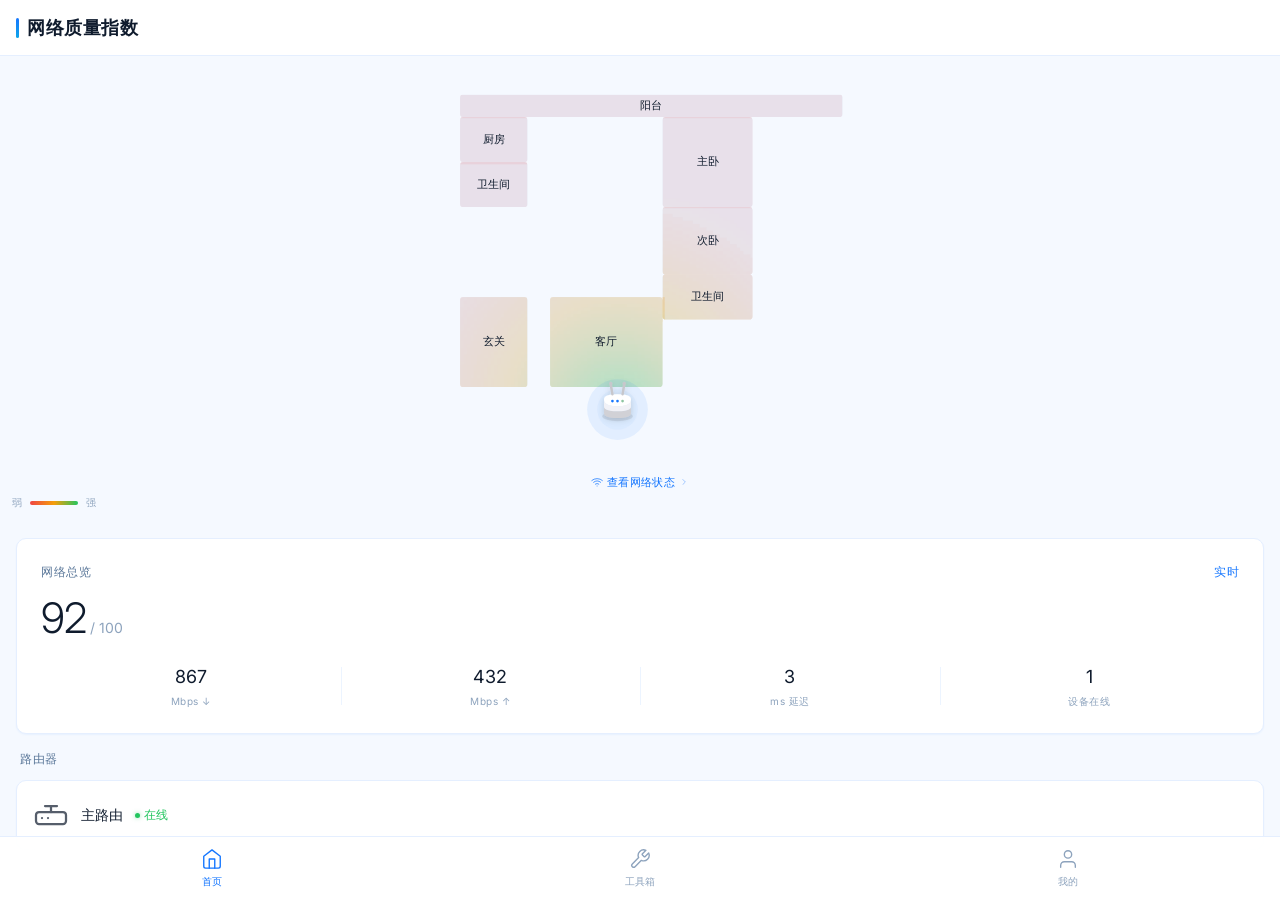
==== index.html @ 804c7f41 "feat: optimize 3D wall rendering and home page scroll interaction" ====
<!DOCTYPE html>
<html lang="zh-CN">
<head>
<meta charset="UTF-8">
<meta name="viewport" content="width=device-width, initial-scale=1.0, user-scalable=no, viewport-fit=cover">
<title>网络质量指数</title>
<style>
  @import url('https://fonts.googleapis.com/css2?family=Inter:wght@300;400;500;600&display=swap');
  @import url('shadcn-tokens.css');

  /* Page-specific overrides */
  :root {
    --accent-blue: #0EA5E9;
    --accent-cyan: var(--brand);
    --accent-green: var(--success);
    --accent-orange: var(--warning);
    --accent-red: var(--danger);
    --glow-blue: rgba(14,165,233,0.25);
    --glow-cyan: rgba(22,119,255,0.2);
  }

  body {
    overflow: hidden;
    height: 100vh;
    height: 100dvh;
    width: 100vw;
    position: relative;
  }

  .icon-svg { display:block; }

  /* 顶部导航 */
  /* 主滚动容器 */
  .main-scroll {
    position: fixed;
    inset: 0;
    z-index: 0;
    overflow-y: auto;
    overflow-x: hidden;
    -webkit-overflow-scrolling: touch;
    padding-bottom: var(--tab-height);
    scroll-behavior: smooth;
  }

  .main-scroll::-webkit-scrollbar { display:none; }

  /* 户型图区域 - 固定在背景 */
  .floorplan-section {
    position: fixed;
    top: calc(var(--nav-height) + var(--space-4));
    left: 0;
    right: 0;
    height: 50vh;
    background: transparent;
    overflow: hidden;
    z-index: 3;
    pointer-events: none;
    transition: opacity 0.1s ease-out;
  }

  .floorplan-canvas {
    position: relative;
    width: 100%;
    height: 100%;
  }

  .floorplan-svg {
    width: 100%;
    height: 100%;
    display: block;
  }

  /* 信号热力图图例 - 左下角 */
  .signal-legend {
    position: absolute;
    bottom: var(--space-3);
    left: var(--space-3);
    z-index: 10;
    display: flex;
    align-items: center;
    gap: var(--space-2);
    font-size: 10px;
    color: var(--text-tertiary);
  }

  .legend-bar {
    width: 48px;
    height: 4px;
    border-radius: var(--radius-full);
    background: linear-gradient(90deg, var(--heatmap-weak), var(--heatmap-medium), var(--heatmap-strong));
  }

  .legend-label {
    display: flex;
    align-items: center;
    gap: 3px;
  }

  .wall-line {
    stroke: var(--floorplan-line);
    stroke-width: 1.5;
    fill: none;
    filter: url(#wallGlow);
  }

  .wall-outer {
    stroke: rgba(160,158,154,0.35);
    stroke-width: 2;
    fill: none;
    filter: url(#wallGlow);
  }

  .door-arc {
    stroke: rgba(160,158,154,0.2);
    stroke-width: 1;
    fill: none;
    stroke-dasharray: 3 3;
  }

  .window-line {
    stroke: rgba(22,119,255,0.2);
    stroke-width: 2;
    fill: none;
    stroke-dasharray: 6 4;
  }

  .room-label {
    font-family: 'Inter', sans-serif;
    font-size: 10px;
    font-weight: 400;
    fill: rgba(142,142,147,0.4);
    text-anchor: middle;
    letter-spacing: 1px;
  }

  /* 设备节点 */
  .device-node {
    position: absolute;
    z-index: 10;
    cursor: pointer;
    transition: transform 0.3s cubic-bezier(0.34,1.56,0.64,1);
  }

  .device-node:active { transform: scale(0.92); }

  .device-node .node-core {
    width: var(--btn-height); height: var(--btn-height);
    border-radius: var(--radius);
    background: var(--card);
    border: var(--border);
    display: flex;
    align-items: center;
    justify-content: center;
    position: relative;
    box-shadow: var(--shadow);
    transition: all 0.2s ease;
  }

  .device-node:hover .node-core,
  .device-node.active .node-core {
    border-color: var(--brand-border);
    box-shadow: var(--shadow-hover), 0 0 12px var(--glow-cyan);
  }

  .device-node .node-icon {
    width: var(--icon-sm); height: var(--icon-sm);
    opacity: 0.7;
  }

  .device-node .node-ring {
    position: absolute;
    inset: -4px;
    border-radius: 50%;
    border: 1px solid transparent;
    transition: border-color 0.3s;
  }

  .device-node.active .node-ring {
    border-color: rgba(22,119,255,0.3);
    animation: ring-expand 2s ease-out infinite;
  }

  @keyframes ring-expand {
    0% { inset:-4px; opacity:1; }
    100% { inset:-16px; opacity:0; }
  }

  .device-node .node-label {
    position: absolute;
    top: calc(100% + 6px);
    left: 50%;
    transform: translateX(-50%);
    font-size: 9px;
    font-weight: 400;
    color: var(--text-tertiary);
    white-space: nowrap;
    letter-spacing: 0.3px;
    pointer-events: none;
  }

  .signal-indicator {
    position: absolute;
    top: -2px; right: -2px;
    width: 8px; height: 8px;
    border-radius: 50%;
    border: 1.5px solid var(--bg);
  }

  .signal-good { background: var(--success); box-shadow: 0 0 4px var(--success-muted); }
  .signal-medium { background: var(--warning); box-shadow: 0 0 4px var(--warning-muted); }
  .signal-weak { background: var(--danger); box-shadow: 0 0 4px var(--danger-muted); }

  .traveling-dot {
    fill: var(--accent-cyan);
    filter: url(#dotGlow);
  }

  /* 查看网络状态入口 - 独立固定定位 */
  .view-status-entry {
    position: absolute;
    bottom: 32px;
    left: 50%;
    transform: translateX(-50%);
    z-index: 4;
    pointer-events: auto;
    display: flex;
    align-items: center;
    gap: var(--space-1);
    cursor: pointer;
    transition: all 0.2s ease;
    text-decoration: none;
  }

  .view-status-entry:hover { background: rgba(255,255,255,0.7); }
  .view-status-entry:active { transform: translateX(-50%) scale(0.97); }

  .view-status-entry .entry-icon {
    width: 12px; height: 12px;
    color: var(--accent-cyan);
  }

  .view-status-entry .entry-text {
    font-size: 11px;
    font-weight: 500;
    color: var(--accent-cyan);
    letter-spacing: 0.3px;
  }

  .view-status-entry .entry-arrow {
    width: 10px; height: 10px;
    color: var(--accent-cyan);
    opacity: 0.6;
  }

  /* 下方内容区 - 覆盖在户型图上方 */
  .content-section {
    position: relative;
    z-index: 2;
    padding: 0 var(--space-4);
    margin-top: calc(50vh + var(--nav-height) + var(--space-4));
    background: var(--bg);
    border-radius: var(--radius-lg) var(--radius-lg) 0 0;
    padding-top: var(--space-4);
  }

  /* 网络总览卡片 */
  .overview-card {
    background: var(--card);
    border: var(--border);
    border-radius: var(--radius);
    box-shadow: var(--shadow);
    padding: var(--card-padding);
    margin-bottom: var(--card-gap);
  }

  .overview-header {
    display: flex;
    align-items: center;
    justify-content: space-between;
    margin-bottom: var(--space-4);
  }

  .overview-header .label {
    font-size: var(--text-xs);
    font-weight: 400;
    color: var(--text-secondary);
    letter-spacing: 0.5px;
  }

  .overview-score {
    display: flex;
    align-items: baseline;
    gap: var(--space-1);
    margin-bottom: var(--space-6);
  }

  .overview-score .number {
    font-size: 42px;
    font-weight: 300;
    color: var(--text-primary);
    line-height: 1;
    letter-spacing: -1px;
  }

  .overview-score .unit {
    font-size: var(--text-sm);
    font-weight: 400;
    color: var(--text-tertiary);
  }

  .overview-metrics {
    display: flex;
  }

  .metric-item {
    flex: 1;
    text-align: center;
    position: relative;
  }

  .metric-item + .metric-item::before {
    content: '';
    position: absolute;
    left: 0; top: 4px; bottom: 4px;
    width: 1px;
    background: rgba(22,119,255,0.08);
  }

  .metric-value {
    font-size: 18px;
    font-weight: 400;
    color: var(--text-primary);
    margin-bottom: 4px;
  }

  .metric-label {
    font-size: 10px;
    font-weight: 400;
    color: var(--text-tertiary);
    letter-spacing: 0.5px;
  }

  /* 设备列表 */
  .devices-section {
    margin-bottom: var(--space-6);
  }

  .section-header {
    display: flex;
    align-items: center;
    justify-content: space-between;
    margin-bottom: var(--space-3);
    padding: 0 var(--space-1);
  }

  .section-title {
    font-size: 12px;
    font-weight: 500;
    color: var(--text-secondary);
    letter-spacing: 0.5px;
  }

  .section-action {
    font-size: 11px;
    font-weight: 400;
    color: var(--accent-cyan);
    cursor: pointer;
  }

  .device-list {
    display: flex;
    gap: var(--space-4);
  }

  .device-card {
    flex: 1;
    background: var(--card);
    border: var(--border);
    border-radius: var(--radius);
    padding: var(--space-4);
    cursor: pointer;
    transition: all 0.2s ease;
    box-shadow: var(--shadow);
    display: flex;
    align-items: center;
    gap: var(--space-3);
  }

  .device-card:hover { box-shadow: var(--shadow-hover); }
  .device-card:active { transform: scale(0.97); }

  .device-card .card-icon {
    width: 36px; height: 36px;
    flex-shrink: 0;
    opacity: 0.7;
  }

  .device-card .card-name {
    font-size: 14px;
    font-weight: 500;
    color: var(--text-primary);
    margin-bottom: 2px;
  }

  .device-card .card-status {
    font-size: 12px;
    font-weight: 400;
    display: flex;
    align-items: center;
    gap: 4px;
  }

  .card-status .status-dot {
    width: 5px; height: 5px;
    border-radius: 50%;
  }

  .status-online { color: var(--success); }
  .status-online .status-dot { background: var(--success); box-shadow: 0 0 4px rgba(34,197,94,0.5); }
  .status-warning { color: var(--warning); }
  .status-warning .status-dot { background: var(--warning); box-shadow: 0 0 4px rgba(245,158,11,0.5); }

  /* 快捷控制轮盘 */
  .control-wheel-overlay {
    position: fixed;
    inset: 0;
    z-index: 200;
    background: var(--overlay);
    backdrop-filter: blur(var(--overlay-blur));
    -webkit-backdrop-filter: blur(var(--overlay-blur));
    display: flex;
    align-items: center;
    justify-content: center;
    opacity: 0;
    pointer-events: none;
    transition: opacity 0.2s ease;
  }

  .control-wheel-overlay.visible {
    opacity: 1;
    pointer-events: auto;
  }

  .control-wheel {
    position: relative;
    width: 200px; height: 200px;
    transform: scale(0.7);
    opacity: 0;
    transition: all 0.4s cubic-bezier(0.34,1.56,0.64,1);
  }

  .control-wheel-overlay.visible .control-wheel {
    transform: scale(1);
    opacity: 1;
  }

  .wheel-center {
    position: absolute;
    top: 50%; left: 50%;
    transform: translate(-50%,-50%);
    width: 64px; height: 64px;
    border-radius: var(--radius-full);
    background: var(--card);
    border: var(--border);
    box-shadow: var(--shadow);
    display: flex;
    align-items: center;
    justify-content: center;
    z-index: 2;
  }

  .wheel-center .center-icon {
    width: 24px; height: 24px;
    opacity: 0.7;
  }

  .wheel-item {
    position: absolute;
    width: 48px; height: 48px;
    border-radius: var(--radius-full);
    background: var(--card);
    border: var(--border);
    box-shadow: var(--shadow);
    display: flex;
    align-items: center;
    justify-content: center;
    cursor: pointer;
    transition: all 0.2s ease;
    z-index: 1;
  }

  .wheel-item:active { transform: scale(0.9); }

  .wheel-item .wheel-icon {
    width: 18px; height: 18px;
    opacity: 0.6;
  }

  .wheel-item:nth-child(2) { top:0; left:50%; transform:translateX(-50%); }
  .wheel-item:nth-child(3) { top:25%; right:0; }
  .wheel-item:nth-child(4) { bottom:25%; right:0; }
  .wheel-item:nth-child(5) { bottom:0; left:50%; transform:translateX(-50%); }
  .wheel-item:nth-child(6) { bottom:25%; left:0; }
  .wheel-item:nth-child(7) { top:25%; left:0; }

  /* 设备详情卡片 */
  .detail-card-overlay {
    position: fixed;
    inset: 0;
    z-index: 150;
    background: var(--overlay);
    backdrop-filter: blur(var(--overlay-blur));
    -webkit-backdrop-filter: blur(var(--overlay-blur));
    display: flex;
    align-items: flex-end;
    justify-content: center;
    opacity: 0;
    pointer-events: none;
    transition: opacity 0.2s ease;
  }

  .detail-card-overlay.visible {
    opacity: 1;
    pointer-events: auto;
  }

  .detail-card {
    width: 100%;
    max-width: 400px;
    background: var(--card);
    border: var(--border);
    border-radius: var(--radius-lg) var(--radius-lg) 0 0;
    box-shadow: var(--shadow-hover);
    padding: var(--card-padding) var(--card-padding) calc(env(safe-area-inset-bottom, 20px) + var(--card-padding));
    transform: translateY(100%);
    transition: transform 0.3s ease;
  }

  .detail-card-overlay.visible .detail-card {
    transform: translateY(0);
  }

  .detail-card .detail-handle {
    width: 36px; height: 4px;
    background: var(--text-muted);
    border-radius: var(--radius-full);
    margin: 0 auto var(--space-4);
  }

  .detail-header {
    display: flex;
    align-items: center;
    gap: var(--space-4);
    margin-bottom: var(--space-6);
  }

  .detail-icon-wrap {
    width: 48px; height: 48px;
    border-radius: var(--radius);
    background: var(--brand-muted);
    border: 1px solid var(--brand-border);
    display: flex;
    align-items: center;
    justify-content: center;
  }

  .detail-icon-wrap .detail-icon {
    width: 22px; height: 22px;
    opacity: 0.7;
  }

  .detail-info .detail-name {
    font-size: 16px;
    font-weight: 500;
    color: var(--text-primary);
    margin-bottom: 2px;
  }

  .detail-info .detail-location {
    font-size: 12px;
    font-weight: 400;
    color: var(--text-tertiary);
  }

  .detail-stats {
    display: flex;
    margin-bottom: var(--space-6);
  }

  .detail-stat {
    flex: 1;
    text-align: center;
    padding: var(--space-3) 0;
    background: var(--bg-subtle);
    border-radius: var(--radius-sm);
  }

  .detail-stat + .detail-stat { margin-left: var(--space-2); }

  .detail-stat .stat-value {
    font-size: 20px;
    font-weight: 400;
    color: var(--text-primary);
    margin-bottom: 4px;
  }

  .detail-stat .stat-label {
    font-size: 10px;
    font-weight: 400;
    color: var(--text-tertiary);
    letter-spacing: 0.5px;
  }

  .detail-signal-bar {
    height: 4px;
    background: var(--bg-muted);
    border-radius: var(--radius-full);
    overflow: hidden;
    margin-bottom: var(--space-6);
  }

  .detail-signal-fill {
    height: 100%;
    border-radius: 2px;
    background: linear-gradient(90deg, var(--accent-cyan), var(--accent-blue));
    transition: width 0.8s cubic-bezier(0.34,1.56,0.64,1);
  }

  .detail-actions {
    display: flex;
    gap: var(--space-4);
  }

  .detail-btn {
    flex: 1;
    padding: var(--space-4);
    border: none;
    border-radius: var(--radius-sm);
    font-family: inherit;
    font-size: 13px;
    font-weight: 500;
    cursor: pointer;
    transition: all 0.3s cubic-bezier(0.34,1.56,0.64,1);
  }

  .detail-btn:active { transform:scale(0.96); }

  .detail-btn.primary {
    background: var(--brand-muted);
    color: var(--brand);
    border: 1px solid var(--brand-border);
  }

  .detail-btn.secondary {
    background: var(--bg-subtle);
    color: var(--text-secondary);
    border: var(--border);
  }

  /* 底部导航栏 */
  .tab-bar {
    position: fixed;
    bottom: 0;
    left: 0; right: 0;
    z-index: 60;
    display: flex;
    align-items: center;
    justify-content: space-around;
    height: var(--tab-height);
    padding-bottom: env(safe-area-inset-bottom, 0px);
    background: var(--overlay);
    backdrop-filter: blur(var(--overlay-blur));
    -webkit-backdrop-filter: blur(var(--overlay-blur));
    border-top: var(--border);
  }

  .tab-item {
    display: flex;
    flex-direction: column;
    align-items: center;
    gap: 4px;
    padding: var(--space-1) var(--space-6);
    cursor: pointer;
    transition: all 0.3s cubic-bezier(0.34,1.56,0.64,1);
    text-decoration: none;
    -webkit-tap-highlight-color: transparent;
  }

  .tab-item:active { transform: scale(0.9); }

  .tab-item .tab-icon {
    width: 22px; height: 22px;
    color: var(--text-tertiary);
    transition: color 0.3s;
  }

  .tab-item .tab-label {
    font-size: 10px;
    font-weight: 400;
    color: var(--text-tertiary);
    letter-spacing: 0.3px;
    transition: color 0.3s;
  }

  .tab-item.active .tab-icon { color: var(--brand); }
  .tab-item.active .tab-label { color: var(--brand); font-weight: 500; }
</style>
</head>
<body>

<!-- 顶部导航 -->
<div class="top-nav">
  <div class="brand-bar"></div>
  <span class="brand-name">网络质量指数</span>
</div>

<!-- 户型图区域 - 固定背景 -->
<div class="floorplan-section" id="floorplanSection">
  <div class="floorplan-canvas" id="floorplanCanvas">
    <svg class="floorplan-svg" viewBox="0 0 400 400" xmlns="http://www.w3.org/2000/svg">
      <defs>
        <filter id="wallGlow">
          <feGaussianBlur stdDeviation="1.5" result="blur"/>
          <feMerge>
            <feMergeNode in="blur"/>
            <feMergeNode in="SourceGraphic"/>
          </feMerge>
        </filter>
        <filter id="routerShadow" x="-50%" y="-50%" width="200%" height="200%">
          <feDropShadow dx="0" dy="1" stdDeviation="2" flood-color="rgba(0,0,0,0.15)"/>
        </filter>
        <radialGradient id="routerHeat1" cx="50%" cy="50%" r="50%">
          <stop offset="0%" stop-color="rgba(22,119,255,0.18)"/>
          <stop offset="70%" stop-color="rgba(22,119,255,0.06)"/>
          <stop offset="100%" stop-color="rgba(22,119,255,0)"/>
        </radialGradient>
        <radialGradient id="routerHeat2" cx="50%" cy="50%" r="50%">
          <stop offset="0%" stop-color="rgba(126,184,216,0.16)"/>
          <stop offset="70%" stop-color="rgba(126,184,216,0.05)"/>
          <stop offset="100%" stop-color="rgba(126,184,216,0)"/>
        </radialGradient>
        <radialGradient id="routerHeat3" cx="50%" cy="50%" r="50%">
          <stop offset="0%" stop-color="rgba(140,197,160,0.16)"/>
          <stop offset="70%" stop-color="rgba(140,197,160,0.05)"/>
          <stop offset="100%" stop-color="rgba(140,197,160,0)"/>
        </radialGradient>
      </defs>

      <!-- 热力图层（裁剪到房间范围内） -->
      <g id="heatmapLayer" clip-path="url(#roomsClip)"></g>

      <!-- 户型图内容（房间层） -->
      <g id="floorplanContent"></g>

      <!-- 路由器层 -->
      <g id="routerLayer"></g>
    </svg>

    <!-- 信号热力图图例 -->
    <div class="signal-legend">
      <span class="legend-label">弱</span>
      <div class="legend-bar"></div>
      <span class="legend-label">强</span>
    </div>
  </div>

  <!-- 查看网络状态入口 - 独立固定层 -->
  <a class="view-status-entry" href="network-status.html">
    <svg class="entry-icon icon-svg" viewBox="0 0 24 24" fill="none" stroke="currentColor" stroke-width="1.5" stroke-linecap="round" stroke-linejoin="round">
      <path d="M5 12.55a11 11 0 0114.08 0"/><path d="M1.42 9a16 16 0 0121.16 0"/><path d="M8.53 16.11a6 6 0 016.95 0"/><line x1="12" y1="20" x2="12.01" y2="20"/>
    </svg>
    <span class="entry-text">查看网络状态</span>
    <svg class="entry-arrow icon-svg" viewBox="0 0 24 24" fill="none" stroke="currentColor" stroke-width="1.5" stroke-linecap="round" stroke-linejoin="round">
      <polyline points="9 18 15 12 9 6"/>
    </svg>
  </a>
</div>

<!-- 主滚动容器 -->
<div class="main-scroll" id="mainScroll">

  <!-- 下方内容区 -->
  <div class="content-section">

    <!-- 网络总览 -->
    <div class="overview-card">
      <div class="overview-header">
        <span class="label">网络总览</span>
        <span class="label" style="color:var(--accent-cyan)">实时</span>
      </div>
      <div class="overview-score">
        <span class="number">92</span>
        <span class="unit">/ 100</span>
      </div>
      <div class="overview-metrics">
        <div class="metric-item">
          <div class="metric-value">867</div>
          <div class="metric-label">Mbps ↓</div>
        </div>
        <div class="metric-item">
          <div class="metric-value">432</div>
          <div class="metric-label">Mbps ↑</div>
        </div>
        <div class="metric-item">
          <div class="metric-value">3</div>
          <div class="metric-label">ms 延迟</div>
        </div>
        <div class="metric-item">
          <div class="metric-value">1</div>
          <div class="metric-label">设备在线</div>
        </div>
      </div>
    </div>

    <!-- 设备列表 -->
    <div class="devices-section">
      <div class="section-header">
        <span class="section-title">路由器</span>
      </div>
      <div class="device-list">
        <div class="device-card" onclick="showDetail('router')">
          <svg class="card-icon icon-svg" viewBox="0 0 24 24" fill="none" stroke="currentColor" stroke-width="1.5" stroke-linecap="round" stroke-linejoin="round">
            <rect x="2" y="10" width="20" height="8" rx="2"/><line x1="6" y1="14" x2="6" y2="14.01"/><line x1="10" y1="14" x2="10" y2="14.01"/><path d="M12 10V6"/><path d="M8 6h8"/>
          </svg>
          <div class="card-name">主路由</div>
          <div class="card-status status-online"><span class="status-dot"></span>在线</div>
        </div>
      </div>
    </div>

  </div>
</div>

<!-- 快捷控制轮盘 -->
<div class="control-wheel-overlay" id="wheelOverlay" onclick="hideWheel()">
  <div class="control-wheel" onclick="event.stopPropagation()">
    <div class="wheel-center">
      <svg class="center-icon icon-svg" viewBox="0 0 24 24" fill="none" stroke="currentColor" stroke-width="1.5" stroke-linecap="round" stroke-linejoin="round">
        <circle cx="12" cy="12" r="3"/><path d="M19.4 15a1.65 1.65 0 00.33 1.82l.06.06a2 2 0 010 2.83 2 2 0 01-2.83 0l-.06-.06a1.65 1.65 0 00-1.82-.33 1.65 1.65 0 00-1 1.51V21a2 2 0 01-2 2 2 2 0 01-2-2v-.09A1.65 1.65 0 009 19.4a1.65 1.65 0 00-1.82.33l-.06.06a2 2 0 01-2.83 0 2 2 0 010-2.83l.06-.06A1.65 1.65 0 004.68 15a1.65 1.65 0 00-1.51-1H3a2 2 0 01-2-2 2 2 0 012-2h.09A1.65 1.65 0 004.6 9a1.65 1.65 0 00-.33-1.82l-.06-.06a2 2 0 010-2.83 2 2 0 012.83 0l.06.06A1.65 1.65 0 009 4.68a1.65 1.65 0 001-1.51V3a2 2 0 012-2 2 2 0 012 2v.09a1.65 1.65 0 001 1.51 1.65 1.65 0 001.82-.33l.06-.06a2 2 0 012.83 0 2 2 0 010 2.83l-.06.06A1.65 1.65 0 0019.4 9a1.65 1.65 0 001.51 1H21a2 2 0 012 2 2 2 0 01-2 2h-.09a1.65 1.65 0 00-1.51 1z"/>
      </svg>
    </div>
    <div class="wheel-item" title="重启">
      <svg class="wheel-icon icon-svg" viewBox="0 0 24 24" fill="none" stroke="currentColor" stroke-width="1.5" stroke-linecap="round" stroke-linejoin="round">
        <polyline points="23 4 23 10 17 10"/><path d="M20.49 15a9 9 0 11-2.12-9.36L23 10"/>
      </svg>
    </div>
    <div class="wheel-item" title="限速">
      <svg class="wheel-icon icon-svg" viewBox="0 0 24 24" fill="none" stroke="currentColor" stroke-width="1.5" stroke-linecap="round" stroke-linejoin="round">
        <circle cx="12" cy="12" r="10"/><polyline points="12 6 12 12 16 14"/>
      </svg>
    </div>
    <div class="wheel-item" title="断开">
      <svg class="wheel-icon icon-svg" viewBox="0 0 24 24" fill="none" stroke="currentColor" stroke-width="1.5" stroke-linecap="round" stroke-linejoin="round">
        <line x1="1" y1="1" x2="23" y2="23"/><path d="M16.72 11.06A10.94 10.94 0 0119 12.55"/><path d="M5 12.55a10.94 10.94 0 015.17-2.39"/><path d="M10.71 5.05A16 16 0 0122.56 9"/><path d="M1.42 9a15.91 15.91 0 014.7-2.88"/><path d="M8.53 16.11a6 6 0 016.95 0"/><line x1="12" y1="20" x2="12.01" y2="20"/>
      </svg>
    </div>
    <div class="wheel-item" title="优先">
      <svg class="wheel-icon icon-svg" viewBox="0 0 24 24" fill="none" stroke="currentColor" stroke-width="1.5" stroke-linecap="round" stroke-linejoin="round">
        <polygon points="12 2 15.09 8.26 22 9.27 17 14.14 18.18 21.02 12 17.77 5.82 21.02 7 14.14 2 9.27 8.91 8.26 12 2"/>
      </svg>
    </div>
    <div class="wheel-item" title="测速">
      <svg class="wheel-icon icon-svg" viewBox="0 0 24 24" fill="none" stroke="currentColor" stroke-width="1.5" stroke-linecap="round" stroke-linejoin="round">
        <path d="M12 20V10"/><path d="M18 20V4"/><path d="M6 20v-4"/>
      </svg>
    </div>
  </div>
</div>

<!-- 设备详情卡片 -->
<div class="detail-card-overlay" id="detailOverlay" onclick="hideDetail()">
  <div class="detail-card" onclick="event.stopPropagation()">
    <div class="detail-handle"></div>
    <div class="detail-header">
      <div class="detail-icon-wrap">
        <svg class="detail-icon icon-svg" id="detailIcon" viewBox="0 0 24 24" fill="none" stroke="currentColor" stroke-width="1.5" stroke-linecap="round" stroke-linejoin="round">
          <rect x="2" y="10" width="20" height="8" rx="2"/><line x1="6" y1="14" x2="6" y2="14.01"/><line x1="10" y1="14" x2="10" y2="14.01"/><path d="M12 10V6"/><path d="M8 6h8"/>
        </svg>
      </div>
      <div class="detail-info">
        <div class="detail-name" id="detailName">主路由</div>
        <div class="detail-location" id="detailLocation">客厅 · 在线</div>
      </div>
    </div>
    <div class="detail-stats">
      <div class="detail-stat">
        <div class="stat-value" id="detailDown">867</div>
        <div class="stat-label">Mbps ↓</div>
      </div>
      <div class="detail-stat">
        <div class="stat-value" id="detailUp">432</div>
        <div class="stat-label">Mbps ↑</div>
      </div>
      <div class="detail-stat">
        <div class="stat-value" id="detailPing">3</div>
        <div class="stat-label">ms</div>
      </div>
    </div>
    <div class="detail-signal-bar">
      <div class="detail-signal-fill" id="detailSignalFill" style="width:92%"></div>
    </div>
    <div class="detail-actions">
      <button class="detail-btn primary">测速</button>
      <button class="detail-btn secondary">设备设置</button>
    </div>
  </div>
</div>

<!-- 底部导航栏 -->
<div class="tab-bar">
  <a class="tab-item active" href="index.html">
    <svg class="tab-icon icon-svg" viewBox="0 0 24 24" fill="none" stroke="currentColor" stroke-width="1.5" stroke-linecap="round" stroke-linejoin="round">
      <path d="M3 9l9-7 9 7v11a2 2 0 01-2 2H5a2 2 0 01-2-2z"/><polyline points="9 22 9 12 15 12 15 22"/>
    </svg>
    <span class="tab-label">首页</span>
  </a>
  <a class="tab-item" href="toolbox.html">
    <svg class="tab-icon icon-svg" viewBox="0 0 24 24" fill="none" stroke="currentColor" stroke-width="1.5" stroke-linecap="round" stroke-linejoin="round">
      <path d="M14.7 6.3a1 1 0 000 1.4l1.6 1.6a1 1 0 001.4 0l3.77-3.77a6 6 0 01-7.94 7.94l-6.91 6.91a2.12 2.12 0 01-3-3l6.91-6.91a6 6 0 017.94-7.94l-3.76 3.76z"/>
    </svg>
    <span class="tab-label">工具箱</span>
  </a>
  <a class="tab-item" href="profile.html">
    <svg class="tab-icon icon-svg" viewBox="0 0 24 24" fill="none" stroke="currentColor" stroke-width="1.5" stroke-linecap="round" stroke-linejoin="round">
      <path d="M20 21v-2a4 4 0 00-4-4H8a4 4 0 00-4 4v2"/><circle cx="12" cy="7" r="4"/>
    </svg>
    <span class="tab-label">我的</span>
  </a>
</div>

<script src="floorplan-config.js"></script>
<script>
// ============ 生成白色3D路由器SVG ============
function createRouterSvg(index) {
  const device = ROUTER_DEVICES[index];
  const isOnline = device.status === 'online';
  const opacity = isOnline ? 1 : 0.5;
  const s = 1.5;

  return `
    <circle cx="0" cy="0" r="${18*s}" fill="${device.color}" opacity="${opacity}"/>
    <circle cx="0" cy="0" r="${12*s}" fill="${device.color}" opacity="${opacity * 0.5}"/>
    <g filter="url(#routerShadow)" opacity="${opacity}" transform="scale(${s})">
      <ellipse cx="0" cy="4" rx="9" ry="3" fill="rgba(0,0,0,0.08)"/>
      <path d="M-8,-2 L-8,2 Q-8,5 0,5 Q8,5 8,2 L8,-2 Q8,1 0,1 Q-8,1 -8,-2Z" fill="#d1d1d6"/>
      <path d="M-8,-6 Q-8,-2 0,-2 Q8,-2 8,-6 L8,-2 Q8,1 0,1 Q-8,1 -8,-2Z" fill="#f2f2f7"/>
      <path d="M-8,-6 Q-8,-9 0,-9 Q8,-9 8,-6 Q8,-2 0,-2 Q-8,-2 -8,-6Z" fill="white"/>
      <line x1="-3" y1="-9" x2="-4" y2="-15" stroke="#c7c7cc" stroke-width="1.5" stroke-linecap="round"/>
      <circle cx="-4" cy="-15.5" r="1" fill="#c7c7cc"/>
      <line x1="3" y1="-9" x2="4" y2="-15" stroke="#c7c7cc" stroke-width="1.5" stroke-linecap="round"/>
      <circle cx="4" cy="-15.5" r="1" fill="#c7c7cc"/>
      <circle cx="-3" cy="-5" r="0.8" fill="${isOnline ? '#1677FF' : '#aeaeb2'}"/>
      <circle cx="0" cy="-5" r="0.8" fill="${isOnline ? '#1677FF' : '#aeaeb2'}"/>
      <circle cx="3" cy="-5" r="0.8" fill="${isOnline ? '#8cc5a0' : '#aeaeb2'}"/>
    </g>
  `;
}

// 渲染户型图
function renderHomeFloorplan() {
  const layout = getFloorplanLayout();
  const content = document.getElementById('floorplanContent');
  content.innerHTML = generateRouterSvg(layout);

  // 渲染信号强度热力图（绿→红渐变）
  const heatmapLayer = document.getElementById('heatmapLayer');
  heatmapLayer.innerHTML = generateSignalHeatmapSvg(layout);

  // 渲染路由器图标（仅在线路由器）
  const routerLayer = document.getElementById('routerLayer');
  const routerPositions = getRouterPositions();
  let routerSvg = '';
  routerPositions.forEach((rp, i) => {
    const device = ROUTER_DEVICES[i];
    if (!device || device.status !== 'online') return;
    routerSvg += `<g transform="translate(${rp.x}, ${rp.y})">${createRouterSvg(i)}</g>`;
  });
  routerLayer.innerHTML = routerSvg;
}
renderHomeFloorplan();

// 滚动时户型图渐变透明，按钮随滚动隐藏到内容下方
const floorplanSection = document.getElementById('floorplanSection');
const mainScroll = document.getElementById('mainScroll');
const viewStatusEntry = document.querySelector('.view-status-entry');
const fadeDistance = 200;

mainScroll.addEventListener('scroll', () => {
  const scrollTop = mainScroll.scrollTop;
  const opacity = Math.max(0, 1 - scrollTop / fadeDistance);
  floorplanSection.style.opacity = opacity;
  if (scrollTop > 20) {
    floorplanSection.style.zIndex = '0';
    mainScroll.style.zIndex = '1';
    if (viewStatusEntry) {
      viewStatusEntry.style.zIndex = '0';
      viewStatusEntry.style.pointerEvents = 'none';
    }
  } else {
    floorplanSection.style.zIndex = '3';
    mainScroll.style.zIndex = '0';
    if (viewStatusEntry) {
      viewStatusEntry.style.zIndex = '4';
      viewStatusEntry.style.pointerEvents = 'auto';
    }
  }
}, { passive: true });

const devices = {
  router:  { name:'主路由',   location:'客厅 · 在线',     down:867, up:432, ping:3,  signal:92 }
};

// 设备详情
function showDetail(id) {
  const d = devices[id];
  if (!d) return;
  document.getElementById('detailName').textContent = d.name;
  document.getElementById('detailLocation').textContent = d.location;
  document.getElementById('detailDown').textContent = d.down;
  document.getElementById('detailUp').textContent = d.up;
  document.getElementById('detailPing').textContent = d.ping;
  document.getElementById('detailSignalFill').style.width = d.signal + '%';
  const fill = document.getElementById('detailSignalFill');
  if (d.signal >= 70) fill.style.background = 'linear-gradient(90deg, #1677FF, #0EA5E9)';
  else if (d.signal >= 40) fill.style.background = 'linear-gradient(90deg, #f59e0b, #e8c078)';
  else fill.style.background = 'linear-gradient(90deg, #ef4444, #e89888)';
  document.getElementById('detailOverlay').classList.add('visible');
}

function hideDetail() {
  document.getElementById('detailOverlay').classList.remove('visible');
}

// 快捷控制轮盘
let longPressTimer = null;
document.querySelectorAll('.device-node').forEach(node => {
  node.addEventListener('pointerdown', e => {
    longPressTimer = setTimeout(() => {
      e.preventDefault();
      showWheel(e, node.dataset.device);
    }, 500);
  });
  node.addEventListener('pointerup', () => clearTimeout(longPressTimer));
  node.addEventListener('pointermove', () => clearTimeout(longPressTimer));
});

function showWheel(e, id) {
  e.preventDefault();
  document.getElementById('wheelOverlay').classList.add('visible');
}

function hideWheel() {
  document.getElementById('wheelOverlay').classList.remove('visible');
}
</script>
</body>
</html>
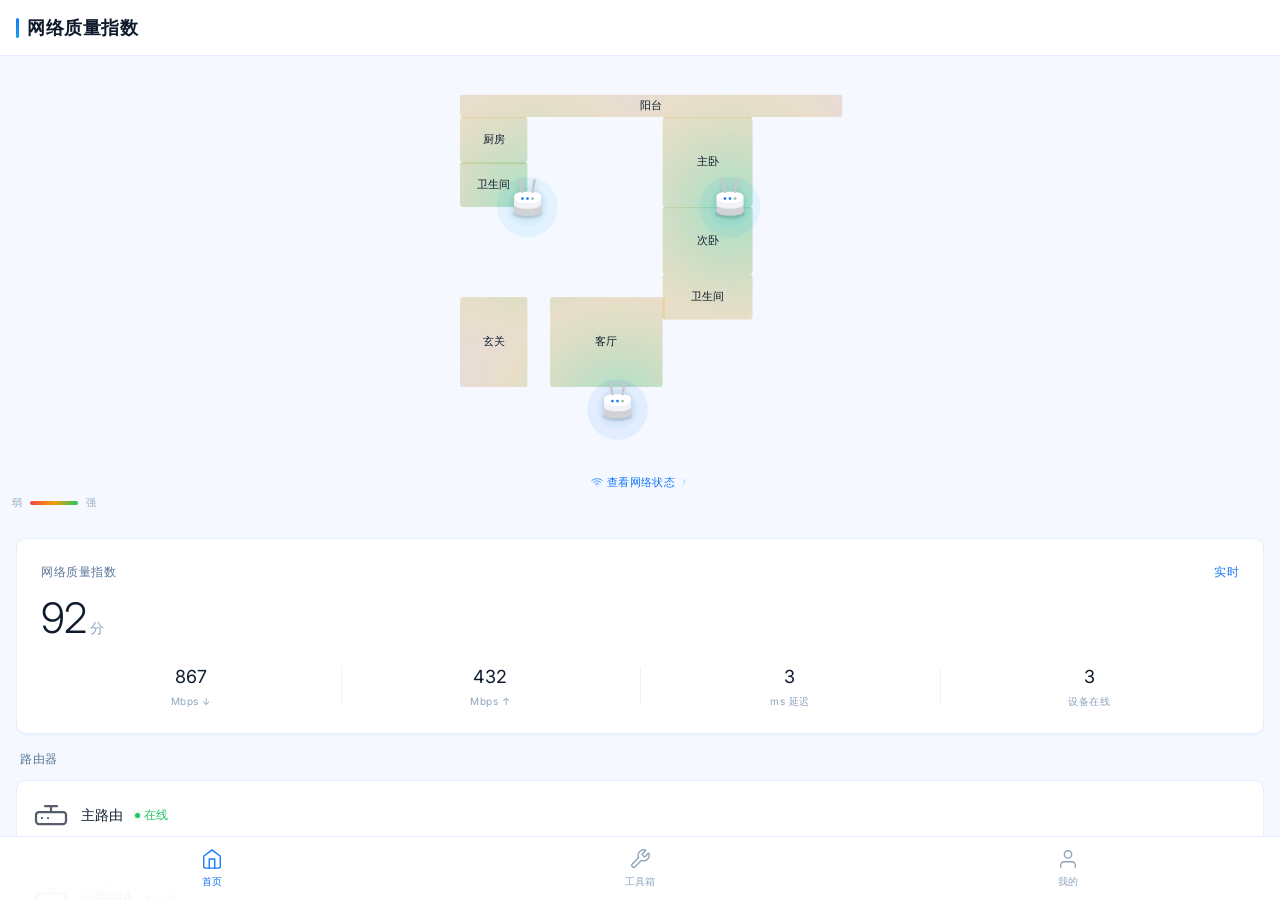
==== commit 5a6e42b8: "feat: add 2 sub-routers and simplify pages" ====
--- a/index.html
+++ b/index.html
@@ -369,7 +369,8 @@
 
   .device-list {
     display: flex;
-    gap: var(--space-4);
+    flex-direction: column;
+    gap: var(--space-3);
   }
 
   .device-card {
@@ -785,12 +786,12 @@
     <!-- 网络总览 -->
     <div class="overview-card">
       <div class="overview-header">
-        <span class="label">网络总览</span>
+        <span class="label">网络质量指数</span>
         <span class="label" style="color:var(--accent-cyan)">实时</span>
       </div>
       <div class="overview-score">
         <span class="number">92</span>
-        <span class="unit">/ 100</span>
+        <span class="unit">分</span>
       </div>
       <div class="overview-metrics">
         <div class="metric-item">
@@ -806,7 +807,7 @@
           <div class="metric-label">ms 延迟</div>
         </div>
         <div class="metric-item">
-          <div class="metric-value">1</div>
+          <div class="metric-value">3</div>
           <div class="metric-label">设备在线</div>
         </div>
       </div>
@@ -818,11 +819,25 @@
         <span class="section-title">路由器</span>
       </div>
       <div class="device-list">
-        <div class="device-card" onclick="showDetail('router')">
+        <div class="device-card" onclick="showDetail('router1')">
           <svg class="card-icon icon-svg" viewBox="0 0 24 24" fill="none" stroke="currentColor" stroke-width="1.5" stroke-linecap="round" stroke-linejoin="round">
             <rect x="2" y="10" width="20" height="8" rx="2"/><line x1="6" y1="14" x2="6" y2="14.01"/><line x1="10" y1="14" x2="10" y2="14.01"/><path d="M12 10V6"/><path d="M8 6h8"/>
           </svg>
           <div class="card-name">主路由</div>
+          <div class="card-status status-online"><span class="status-dot"></span>在线</div>
+        </div>
+        <div class="device-card" onclick="showDetail('router2')">
+          <svg class="card-icon icon-svg" viewBox="0 0 24 24" fill="none" stroke="currentColor" stroke-width="1.5" stroke-linecap="round" stroke-linejoin="round">
+            <rect x="2" y="10" width="20" height="8" rx="2"/><line x1="6" y1="14" x2="6" y2="14.01"/><line x1="10" y1="14" x2="10" y2="14.01"/><path d="M12 10V6"/><path d="M8 6h8"/>
+          </svg>
+          <div class="card-name">子路由A</div>
+          <div class="card-status status-online"><span class="status-dot"></span>在线</div>
+        </div>
+        <div class="device-card" onclick="showDetail('router3')">
+          <svg class="card-icon icon-svg" viewBox="0 0 24 24" fill="none" stroke="currentColor" stroke-width="1.5" stroke-linecap="round" stroke-linejoin="round">
+            <rect x="2" y="10" width="20" height="8" rx="2"/><line x1="6" y1="14" x2="6" y2="14.01"/><line x1="10" y1="14" x2="10" y2="14.01"/><path d="M12 10V6"/><path d="M8 6h8"/>
+          </svg>
+          <div class="card-name">子路由B</div>
           <div class="card-status status-online"><span class="status-dot"></span>在线</div>
         </div>
       </div>
@@ -1007,7 +1022,9 @@
 }, { passive: true });
 
 const devices = {
-  router:  { name:'主路由',   location:'客厅 · 在线',     down:867, up:432, ping:3,  signal:92 }
+  router1: { name:'主路由',   location:'客厅 · 在线',     down:867, up:432, ping:3,  signal:92 },
+  router2: { name:'子路由A',  location:'主卧 · 在线',     down:540, up:260, ping:5,  signal:78 },
+  router3: { name:'子路由B',  location:'次卧 · 在线',     down:480, up:220, ping:6,  signal:72 }
 };
 
 // 设备详情
